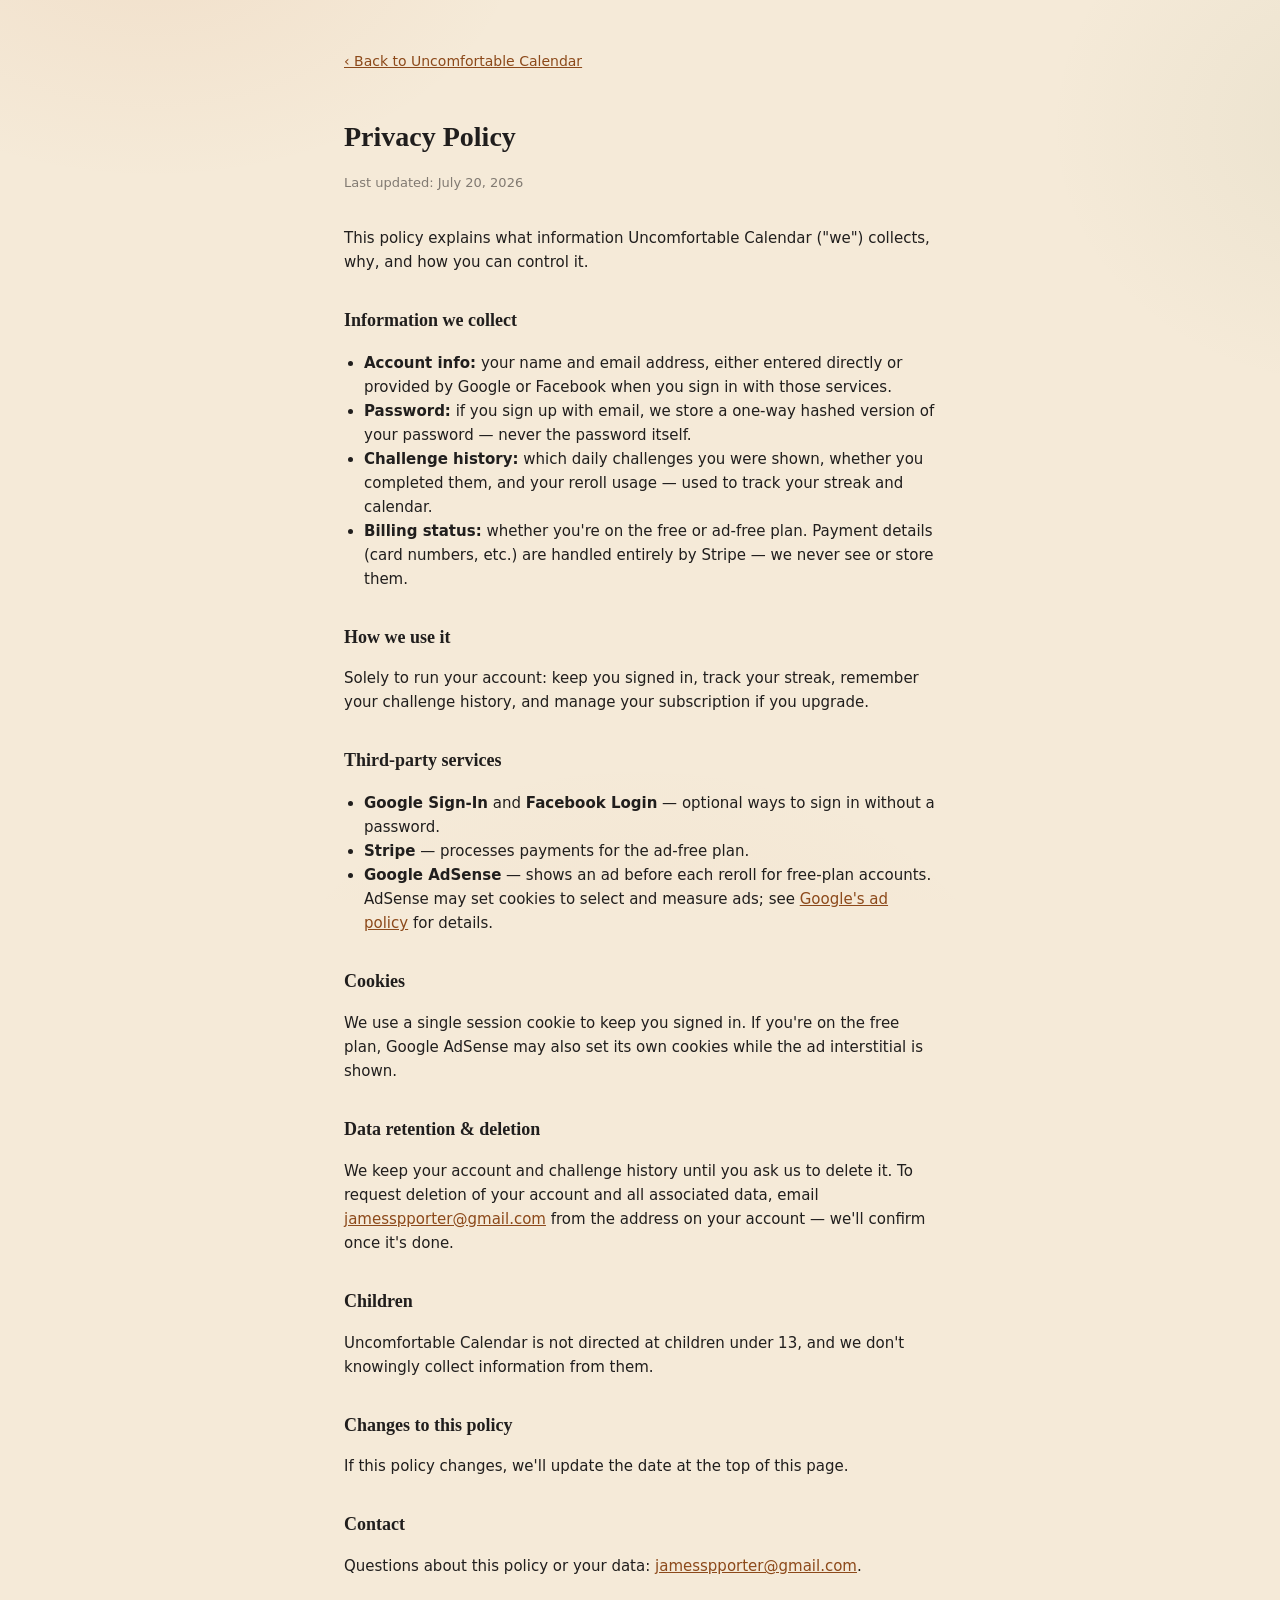
==== privacy.html @ cbdc23a0 "Add Facebook Login and a privacy policy page Mirrors the existing Google OAuth flow: /api/auth/faceb" ====
<!doctype html>
<html lang="en">
<head>
<meta charset="utf-8">
<meta name="viewport" content="width=device-width, initial-scale=1">
<meta name="theme-color" content="#f5ead8">
<title>Privacy Policy — Uncomfortable Calendar</title>
<link rel="stylesheet" href="styles.css">
<style>
  body { display: block; height: auto; min-height: 100%; }
  .legal-page {
    max-width: 640px;
    margin: 0 auto;
    padding: 48px 24px 64px;
    line-height: 1.6;
  }
  .legal-page a { color: var(--color-accent-700); }
  .legal-page h1 {
    font-family: var(--font-heading);
    font-size: 28px;
    margin-bottom: 4px;
  }
  .legal-page .updated {
    font-size: 13px;
    color: color-mix(in srgb, var(--color-text) 55%, transparent);
    margin-bottom: 32px;
  }
  .legal-page h2 {
    font-family: var(--font-heading);
    font-size: 18px;
    margin-top: 32px;
    margin-bottom: 8px;
  }
  .legal-page p, .legal-page li { font-size: 15px; }
  .legal-page ul { padding-left: 20px; }
  .legal-page .back-link { display: inline-block; margin-bottom: 24px; font-size: 14px; }
</style>
</head>
<body>
<div class="legal-page">
  <a class="back-link" href="/">‹ Back to Uncomfortable Calendar</a>
  <h1>Privacy Policy</h1>
  <p class="updated">Last updated: July 20, 2026</p>

  <p>This policy explains what information Uncomfortable Calendar ("we") collects, why, and how you can control it.</p>

  <h2>Information we collect</h2>
  <ul>
    <li><strong>Account info:</strong> your name and email address, either entered directly or provided by Google or Facebook when you sign in with those services.</li>
    <li><strong>Password:</strong> if you sign up with email, we store a one-way hashed version of your password — never the password itself.</li>
    <li><strong>Challenge history:</strong> which daily challenges you were shown, whether you completed them, and your reroll usage — used to track your streak and calendar.</li>
    <li><strong>Billing status:</strong> whether you're on the free or ad-free plan. Payment details (card numbers, etc.) are handled entirely by Stripe — we never see or store them.</li>
  </ul>

  <h2>How we use it</h2>
  <p>Solely to run your account: keep you signed in, track your streak, remember your challenge history, and manage your subscription if you upgrade.</p>

  <h2>Third-party services</h2>
  <ul>
    <li><strong>Google Sign-In</strong> and <strong>Facebook Login</strong> — optional ways to sign in without a password.</li>
    <li><strong>Stripe</strong> — processes payments for the ad-free plan.</li>
    <li><strong>Google AdSense</strong> — shows an ad before each reroll for free-plan accounts. AdSense may set cookies to select and measure ads; see <a href="https://policies.google.com/technologies/ads" target="_blank" rel="noopener">Google's ad policy</a> for details.</li>
  </ul>

  <h2>Cookies</h2>
  <p>We use a single session cookie to keep you signed in. If you're on the free plan, Google AdSense may also set its own cookies while the ad interstitial is shown.</p>

  <h2>Data retention &amp; deletion</h2>
  <p>We keep your account and challenge history until you ask us to delete it. To request deletion of your account and all associated data, email <a href="mailto:jamesspporter@gmail.com">jamesspporter@gmail.com</a> from the address on your account — we'll confirm once it's done.</p>

  <h2>Children</h2>
  <p>Uncomfortable Calendar is not directed at children under 13, and we don't knowingly collect information from them.</p>

  <h2>Changes to this policy</h2>
  <p>If this policy changes, we'll update the date at the top of this page.</p>

  <h2>Contact</h2>
  <p>Questions about this policy or your data: <a href="mailto:jamesspporter@gmail.com">jamesspporter@gmail.com</a>.</p>
</div>
</body>
</html>
---- styles.css ----
:root {
  --color-bg: #f5ead8;
  --color-surface: #ebddc5;
  --color-text: #201e1d;
  --color-accent: #c67139;
  --color-accent-2: #7a8a5e;
  --color-divider: color-mix(in srgb, #201e1d 16%, transparent);

  --color-neutral-100: #f9f4ed;
  --color-neutral-200: #eee7db;
  --color-neutral-300: #dcd3c4;
  --color-neutral-700: #645c50;

  --color-accent-100: #fff2eb;
  --color-accent-200: #ffe1d0;
  --color-accent-300: #ffc6a5;
  --color-accent-700: #8c491a;
  --color-accent-800: #643312;

  --color-accent-2-100: #f0fae1;
  --color-accent-2-200: #e1eecc;
  --color-accent-2-300: #ccdbb2;
  --color-accent-2-600: #728157;
  --color-accent-2-700: #56633f;
  --color-accent-2-800: #3d472b;

  --font-heading: Georgia, "Noto Serif", serif;
  --font-body: system-ui, -apple-system, "Segoe UI", sans-serif;

  --radius-md: 16px;
  --radius-lg: 28px;

  --shadow-sm: 0 1px 2px color-mix(in srgb, #2e2b25 14%, transparent);
  --shadow-md: 0 3px 10px color-mix(in srgb, #2e2b25 16%, transparent);
  --shadow-lg: 0 12px 32px color-mix(in srgb, #2e2b25 22%, transparent);
}

* , *::before, *::after { box-sizing: border-box; }

html, body {
  margin: 0;
  height: 100%;
  color: var(--color-text);
  font-family: var(--font-body);
}

body {
  background:
    radial-gradient(ellipse 620px 420px at 12% -8%, color-mix(in srgb, var(--color-accent) 9%, transparent) 0%, transparent 60%),
    radial-gradient(ellipse 560px 480px at 106% 14%, color-mix(in srgb, var(--color-accent-2) 8%, transparent) 0%, transparent 55%),
    radial-gradient(ellipse 700px 500px at 50% 115%, color-mix(in srgb, var(--color-accent) 5%, transparent) 0%, transparent 55%),
    var(--color-bg);
  background-attachment: fixed;
}

button { font: inherit; color: inherit; }

button:not(:disabled) { cursor: pointer; }

.app-shell {
  max-width: 460px;
  min-height: 100vh;
  margin: 0 auto;
  display: flex;
  flex-direction: column;
  position: relative;
}

.screen {
  flex: 1;
  display: flex;
  flex-direction: column;
  overflow-y: auto;
  padding: max(18px, env(safe-area-inset-top)) 24px 0;
}
.screen[hidden] { display: none; }

/* ---------- home screen ---------- */

.home-header {
  display: flex;
  align-items: baseline;
  justify-content: space-between;
  margin-top: 6px;
}

.brand-line1, .brand-line2 {
  font-family: var(--font-heading);
  font-weight: 700;
  font-size: 26px;
  line-height: 1.1;
}
.brand-line2 { color: var(--color-accent); }

.streak-box { text-align: right; }
.streak-num-row {
  display: flex;
  align-items: center;
  justify-content: flex-end;
  gap: 4px;
}
@keyframes uc-flame-flicker {
  0%, 100% { transform: scale(1) rotate(0deg); }
  50% { transform: scale(1.08) rotate(-2deg); }
}
.streak-flame {
  fill: var(--color-accent);
  opacity: 0;
  transform: scale(0.7);
  transition: opacity 0.3s ease, transform 0.3s ease;
}
.streak-flame.is-lit {
  opacity: 1;
  transform: scale(1);
  animation: uc-flame-flicker 2.4s ease-in-out infinite;
}
.streak-num {
  font-family: var(--font-heading);
  font-weight: 700;
  font-size: 46px;
  line-height: 1;
  color: var(--color-accent-700);
  transition: transform 0.25s cubic-bezier(0.34, 1.56, 0.64, 1);
}
.streak-num.is-pop { animation: uc-pop 0.4s cubic-bezier(0.34, 1.56, 0.64, 1); }
.streak-label {
  display: inline-block;
  margin-top: 3px;
  padding: 2px 9px;
  border-radius: 999px;
  background: color-mix(in srgb, var(--color-text) 6%, transparent);
  font-size: 11px;
  letter-spacing: 0.06em;
  text-transform: uppercase;
  color: color-mix(in srgb, var(--color-text) 55%, transparent);
}

.coach-line {
  margin: 18px 0 0;
  font-size: 14px;
  color: color-mix(in srgb, var(--color-text) 70%, transparent);
}

.wheel-stage {
  flex: 1;
  display: flex;
  flex-direction: column;
  align-items: center;
  justify-content: center;
  gap: 22px;
  padding: 10px 0 28px;
}

.wheel-wrap {
  position: relative;
  width: 280px;
  height: 280px;
}
.wheel-wrap::after {
  content: '';
  position: absolute;
  inset: 0;
  border-radius: 50%;
  background: radial-gradient(circle at 32% 24%, rgba(255, 255, 255, 0.4) 0%, rgba(255, 255, 255, 0) 42%);
  z-index: 3;
  pointer-events: none;
}

.wheel-pointer {
  position: absolute;
  top: -4px;
  left: 50%;
  transform: translateX(-50%);
  width: 0;
  height: 0;
  border-left: 11px solid transparent;
  border-right: 11px solid transparent;
  border-top: 16px solid var(--color-accent-700);
  z-index: 5;
  filter: drop-shadow(0 2px 3px rgba(0, 0, 0, 0.15));
}

.wheel {
  position: absolute;
  inset: 0;
  border-radius: 50%;
  box-shadow: var(--shadow-lg);
  background: conic-gradient(
    var(--color-accent-200) 0deg 45deg,
    var(--color-accent-2-200) 45deg 90deg,
    var(--color-neutral-200) 90deg 135deg,
    var(--color-accent-300) 135deg 180deg,
    var(--color-accent-2-300) 180deg 225deg,
    var(--color-neutral-300) 225deg 270deg,
    var(--color-accent-100) 270deg 315deg,
    var(--color-accent-2-100) 315deg 360deg
  );
  transition: transform 3.2s cubic-bezier(0.17, 0.85, 0.28, 1);
  transform: rotate(0deg);
}

.wheel-label {
  position: absolute;
  top: 50%;
  left: 50%;
  width: 120px;
  margin-left: -60px;
  text-align: center;
  font-size: 11px;
  font-weight: 600;
  color: var(--color-accent-800);
  transform-origin: top center;
}

.wheel-hub {
  position: absolute;
  top: 50%;
  left: 50%;
  width: 64px;
  height: 64px;
  margin: -32px;
  border-radius: 50%;
  background: var(--color-bg);
  box-shadow:
    var(--shadow-sm),
    inset 0 2px 4px color-mix(in srgb, #2e2b25 12%, transparent),
    inset 0 -1px 1px rgba(255, 255, 255, 0.6);
  z-index: 4;
}

.pill {
  font-family: var(--font-heading);
  font-weight: 400;
  font-size: 14px;
  cursor: pointer;
  border: 1px solid transparent;
  border-radius: 999px;
  padding: 13px 20px;
  text-align: center;
  transition: transform 0.15s ease, box-shadow 0.15s ease, background-color 0.15s ease, border-color 0.15s ease, opacity 0.15s ease;
}
.pill:disabled { cursor: not-allowed; }
.pill:not(:disabled):hover { transform: translateY(-1px); }
.pill:not(:disabled):active { transform: translateY(0) scale(0.98); }

.pill-outline:not(:disabled):hover {
  background: color-mix(in srgb, var(--color-text) 5%, transparent);
  border-color: color-mix(in srgb, var(--color-text) 28%, transparent);
}

@keyframes uc-invite-glow {
  0%, 100% { box-shadow: var(--shadow-md), 0 0 0 0 color-mix(in srgb, var(--color-accent) 35%, transparent); }
  50% { box-shadow: 0 4px 16px color-mix(in srgb, var(--color-accent) 45%, transparent), 0 0 0 7px color-mix(in srgb, var(--color-accent) 0%, transparent); }
}

.spin-btn {
  background: var(--color-accent);
  color: var(--color-bg);
  border: none;
  width: 220px;
  box-shadow: var(--shadow-md);
  animation: uc-invite-glow 2.8s ease-in-out infinite;
}
.spin-btn:hover:not(:disabled) { transform: translateY(-2px); }
.spin-btn:disabled { opacity: 0.7; animation: none; }

/* ---------- result card ---------- */

@keyframes uc-pop {
  0% { transform: scale(0.85); opacity: 0; }
  100% { transform: scale(1); opacity: 1; }
}
@keyframes uc-check-in {
  0% { transform: scale(0); opacity: 0; }
  60% { transform: scale(1.15); }
  100% { transform: scale(1); opacity: 1; }
}

.result-card {
  width: 100%;
  max-width: 320px;
  background: var(--color-surface);
  border-radius: calc(var(--radius-lg) * 1.15);
  box-shadow: var(--shadow-md);
  padding: 26px 22px;
  display: flex;
  flex-direction: column;
  gap: 14px;
  animation: uc-pop 0.35s ease-out;
}
.card-kicker {
  align-self: flex-start;
  padding: 3px 10px;
  border-radius: 999px;
  background: color-mix(in srgb, var(--color-accent) 12%, transparent);
  font-size: 10px;
  letter-spacing: 0.1em;
  text-transform: uppercase;
  color: var(--color-accent-700);
}
.card-title {
  font-family: var(--font-heading);
  font-weight: 700;
  font-size: 22px;
  line-height: 1.2;
}
.card-desc { font-size: 14px; opacity: 0.85; line-height: 1.5; }

.card-actions { display: flex; gap: 10px; margin-top: 6px; }
.card-actions .pill { flex: 1; }
.pill-accept { background: var(--color-accent); color: var(--color-bg); }
.pill-reroll { border: 1px solid var(--color-divider); background: transparent; }
.pill-reroll:disabled { opacity: 0.45; }

.stage-block { display: flex; flex-direction: column; gap: 10px; margin-top: 6px; }
.stage-progress-label {
  align-self: flex-start;
  padding: 3px 10px;
  border-radius: 999px;
  background: color-mix(in srgb, var(--color-accent) 12%, transparent);
  font-size: 12px;
  color: var(--color-accent-700);
  font-weight: 600;
}
.pill-complete { background: var(--color-accent-2-600); color: var(--color-bg); width: 100%; }
.pill-fail { border: 1px solid var(--color-divider); background: transparent; width: 100%; }

.done-block { display: flex; flex-direction: column; gap: 12px; margin-top: 4px; align-items: flex-start; }
.done-row { display: flex; align-items: center; gap: 8px; }
.done-row svg { animation: uc-check-in 0.4s ease-out; }
.done-label { font-size: 14px; font-weight: 600; }
.failed-label { font-size: 14px; font-weight: 600; color: var(--color-neutral-700); }
.done-actions, .failed-actions { display: flex; gap: 10px; }
.next-spin-lock {
  display: flex;
  align-items: center;
  gap: 8px;
  margin-top: 2px;
  padding: 10px 14px;
  border-radius: var(--radius-md);
  background: color-mix(in srgb, var(--color-text) 6%, transparent);
  color: color-mix(in srgb, var(--color-text) 70%, transparent);
  font-size: 13px;
}
.next-spin-lock strong {
  font-variant-numeric: tabular-nums;
  color: var(--color-text);
}
.pill-outline {
  border: 1px solid var(--color-divider);
  background: transparent;
  padding: 9px 16px;
  font-size: 13px;
}

.card-error {
  font-size: 12.5px;
  color: #a03e2b;
  background: color-mix(in srgb, #a03e2b 10%, transparent);
  border-radius: var(--radius-md);
  padding: 8px 12px;
}

/* ---------- calendar screen ---------- */

.cal-title {
  font-family: var(--font-heading);
  font-weight: 700;
  font-size: 24px;
  margin: 6px 0 0;
}

.stat-row { display: flex; gap: 12px; margin-top: 16px; }
.stat-tile {
  flex: 1;
  background: var(--color-surface);
  border-radius: var(--radius-md);
  padding: 14px;
  text-align: center;
  box-shadow: var(--shadow-sm);
}
.stat-icon { margin-bottom: 2px; }
.stat-icon.accent { fill: var(--color-accent-700); }
.stat-icon.accent2 { color: var(--color-accent-2-700); }
.stat-num { font-family: var(--font-heading); font-weight: 700; font-size: 26px; }
.stat-num.accent { color: var(--color-accent-700); }
.stat-num.accent2 { color: var(--color-accent-2-700); }
.stat-label {
  display: inline-block;
  margin-top: 4px;
  padding: 2px 9px;
  border-radius: 999px;
  background: color-mix(in srgb, var(--color-text) 6%, transparent);
  font-size: 11px;
  text-transform: uppercase;
  letter-spacing: 0.05em;
  color: color-mix(in srgb, var(--color-text) 55%, transparent);
}

.cal-nav {
  display: flex;
  align-items: center;
  justify-content: space-between;
  margin-top: 22px;
}
.nav-btn {
  width: 32px;
  height: 32px;
  border-radius: 50%;
  border: 1px solid var(--color-divider);
  background: transparent;
  display: flex;
  align-items: center;
  justify-content: center;
  cursor: pointer;
  transition: background-color 0.15s ease, border-color 0.15s ease, transform 0.15s ease;
}
.nav-btn:hover { background: color-mix(in srgb, var(--color-text) 6%, transparent); border-color: color-mix(in srgb, var(--color-text) 28%, transparent); }
.nav-btn:active { transform: scale(0.92); }
.month-label { font-family: var(--font-heading); font-weight: 700; font-size: 16px; }

.weekday-row, .cal-grid {
  display: grid;
  grid-template-columns: repeat(7, 1fr);
  gap: 6px;
}
.weekday-row {
  margin-top: 14px;
  font-size: 11px;
  color: color-mix(in srgb, var(--color-text) 50%, transparent);
}
.weekday-cell {
  aspect-ratio: 1;
  display: flex;
  align-items: center;
  justify-content: center;
  width: 22px;
  height: 22px;
  margin: 0 auto;
  border-radius: 999px;
  background: color-mix(in srgb, var(--color-text) 4%, transparent);
}
.cal-grid { margin-top: 8px; padding-bottom: 24px; }
.cal-cell {
  aspect-ratio: 1;
  display: flex;
  align-items: center;
  justify-content: center;
  border-radius: 999px;
  font-size: 12px;
  transition: box-shadow 0.15s ease, transform 0.1s ease;
}
.cal-cell.has-day { background: color-mix(in srgb, var(--color-text) 6%, transparent); }
.cal-cell.future.has-day { background: color-mix(in srgb, var(--color-text) 3%, transparent); }
.cal-cell.completed { background: var(--color-accent-2-600); color: var(--color-bg); }
.cal-cell.failed { background: var(--color-neutral-300); color: var(--color-neutral-700); }
.cal-cell.future { color: color-mix(in srgb, var(--color-text) 35%, transparent); }
.cal-cell.today-outline { border: 1.5px solid var(--color-accent); }
.cal-cell.clickable { cursor: pointer; }
.cal-cell.clickable:hover { box-shadow: inset 0 0 0 1.5px var(--color-accent); }

/* ---------- day detail modal ---------- */

@keyframes uc-fade-in { from { opacity: 0; } to { opacity: 1; } }

.day-modal-backdrop {
  position: fixed;
  inset: 0;
  z-index: 100;
  display: flex;
  align-items: center;
  justify-content: center;
  padding: 24px;
  background: color-mix(in srgb, #2e2b25 50%, transparent);
  animation: uc-fade-in 0.18s ease-out;
}
.day-modal {
  width: 100%;
  max-width: 340px;
  background: var(--color-surface);
  border-radius: calc(var(--radius-lg) * 1.15);
  box-shadow: var(--shadow-lg);
  padding: 26px 22px;
  display: flex;
  flex-direction: column;
  gap: 14px;
  animation: uc-pop 0.25s ease-out;
}
.day-modal-date {
  align-self: flex-start;
  padding: 3px 10px;
  border-radius: 999px;
  background: color-mix(in srgb, var(--color-text) 6%, transparent);
  font-size: 11px;
  letter-spacing: 0.08em;
  text-transform: uppercase;
  color: color-mix(in srgb, var(--color-text) 55%, transparent);
}
.day-modal-empty { font-size: 14px; opacity: 0.85; line-height: 1.5; }
.day-modal-close { align-self: flex-start; margin-top: 4px; }

/* ---------- plan / billing ---------- */

.plan-row { display: flex; }
.plan-badge {
  align-self: flex-start;
  padding: 4px 12px;
  border-radius: 999px;
  font-size: 12px;
  font-weight: 600;
  background: color-mix(in srgb, var(--color-text) 8%, transparent);
  color: color-mix(in srgb, var(--color-text) 65%, transparent);
}
.plan-badge-premium {
  background: color-mix(in srgb, var(--color-accent-2) 18%, transparent);
  color: var(--color-accent-2-700);
}

/* ---------- ad interstitial ---------- */

.ad-modal { gap: 16px; }
.ad-modal-label {
  align-self: flex-start;
  padding: 3px 10px;
  border-radius: 999px;
  background: color-mix(in srgb, var(--color-text) 10%, transparent);
  font-size: 10px;
  letter-spacing: 0.1em;
  text-transform: uppercase;
  color: color-mix(in srgb, var(--color-text) 60%, transparent);
}
.ad-modal-content {
  display: flex;
  align-items: center;
  justify-content: center;
  min-height: 250px;
  padding: 8px;
  border-radius: var(--radius-md);
  background: color-mix(in srgb, var(--color-text) 4%, transparent);
  overflow: hidden;
}
.ad-modal-note {
  font-size: 11px;
  font-style: italic;
  color: color-mix(in srgb, var(--color-text) 50%, transparent);
}
.ad-modal-continue { width: 100%; }
.ad-modal-continue:disabled { opacity: 0.55; }

/* ---------- tab bar ---------- */

.tab-bar {
  display: flex;
  border-top: 1px solid var(--color-divider);
  padding: 10px 24px max(26px, env(safe-area-inset-bottom));
  background: var(--color-bg);
}
.tab-bar[hidden] { display: none; }
.tab-btn {
  flex: 1;
  display: flex;
  flex-direction: column;
  align-items: center;
  gap: 3px;
  background: transparent;
  border: none;
  border-radius: 14px;
  padding: 5px 4px;
  margin: -5px -4px;
  cursor: pointer;
  font-size: 11px;
  font-family: var(--font-body);
  color: color-mix(in srgb, var(--color-text) 55%, transparent);
  transition: background-color 0.18s ease, color 0.18s ease;
}
.tab-btn .fill-part { fill: none; stroke: color-mix(in srgb, var(--color-text) 55%, transparent); transition: fill 0.18s ease, stroke 0.18s ease; }
.tab-btn .stroke-part { stroke: color-mix(in srgb, var(--color-text) 55%, transparent); transition: stroke 0.18s ease; }
.tab-btn.active { color: var(--color-accent-700); background: color-mix(in srgb, var(--color-accent) 10%, transparent); }
.tab-btn.active .fill-part { fill: var(--color-accent-200); stroke: var(--color-accent-700); }
.tab-btn.active .stroke-part { stroke: var(--color-accent-700); }

/* ---------- account bar ---------- */

.account-bar {
  display: flex;
  align-items: center;
  justify-content: space-between;
  gap: 10px;
  padding: 10px 24px 0;
}
.account-bar[hidden] { display: none; }
.account-chip {
  display: flex;
  align-items: center;
  gap: 8px;
  background: transparent;
  border: none;
  border-radius: 999px;
  cursor: pointer;
  padding: 4px 10px 4px 4px;
  margin-left: -4px;
  min-width: 0;
  transition: background-color 0.15s ease;
}
.account-chip:hover { background: color-mix(in srgb, var(--color-text) 6%, transparent); }
.account-chip[hidden], .account-signout[hidden], .guest-signin-btn[hidden] { display: none; }
.account-avatar {
  width: 28px;
  height: 28px;
  flex-shrink: 0;
  border-radius: 50%;
  background: var(--color-accent-200);
  color: var(--color-accent-800);
  display: flex;
  align-items: center;
  justify-content: center;
  font-family: var(--font-heading);
  font-weight: 700;
  font-size: 12px;
}
.account-greeting {
  font-size: 13px;
  color: color-mix(in srgb, var(--color-text) 75%, transparent);
  overflow: hidden;
  text-overflow: ellipsis;
  white-space: nowrap;
}
.account-signout {
  flex-shrink: 0;
  background: transparent;
  border: none;
  cursor: pointer;
  font-size: 12px;
  color: color-mix(in srgb, var(--color-text) 55%, transparent);
  text-decoration: underline;
  text-underline-offset: 2px;
  padding: 4px;
}
.guest-signin-btn {
  flex-shrink: 0;
  margin-left: auto;
  padding: 7px 16px;
  font-size: 12.5px;
}

/* ---------- welcome gate ---------- */

.welcome-gate {
  align-items: center;
  text-align: center;
  gap: 10px;
  padding-top: 30px;
}
.welcome-gate .brand-mark { margin-bottom: 2px; }
.welcome-gate .brand-line1, .welcome-gate .brand-line2 {
  font-family: var(--font-heading);
  font-weight: 700;
  font-size: 24px;
  line-height: 1.15;
}
.welcome-gate .brand-line2 { color: var(--color-accent); margin-bottom: 6px; }
.welcome-gate .card-desc { text-align: center; margin-bottom: 4px; }
.welcome-gate .pill { width: 100%; }

/* ---------- auth screen ---------- */

.auth-screen { align-items: center; padding-top: max(48px, env(safe-area-inset-top)); }

.auth-brand { text-align: center; margin-bottom: 22px; }
.brand-mark {
  display: block;
  margin: 0 auto 12px;
  filter: drop-shadow(0 3px 8px color-mix(in srgb, #2e2b25 18%, transparent));
}
.auth-brand .brand-line1, .auth-brand .brand-line2 {
  font-family: var(--font-heading);
  font-weight: 700;
  font-size: 26px;
  line-height: 1.1;
}
.auth-brand .brand-line2 { color: var(--color-accent); }

.auth-card {
  width: 100%;
  max-width: 340px;
  display: flex;
  flex-direction: column;
  gap: 14px;
  padding-bottom: 32px;
}
.auth-title {
  font-family: var(--font-heading);
  font-weight: 700;
  font-size: 22px;
  margin: 0;
  text-align: center;
}
.auth-subtitle {
  margin: 0;
  font-size: 13px;
  text-align: center;
  color: color-mix(in srgb, var(--color-text) 65%, transparent);
}

.social-col { display: flex; flex-direction: column; gap: 10px; margin-top: 6px; }
.social-btn {
  display: flex;
  align-items: center;
  justify-content: center;
  gap: 10px;
  width: 100%;
  padding: 11px 16px;
  border-radius: 999px;
  border: 1px solid var(--color-divider);
  background: var(--color-bg);
  cursor: pointer;
  font-size: 14px;
  font-weight: 500;
}
.social-btn:hover { background: color-mix(in srgb, var(--color-text) 5%, transparent); }
.social-btn.selected { border-color: var(--color-accent); background: var(--color-accent-100); }
.social-note {
  margin: 4px 2px 0;
  font-size: 11.5px;
  line-height: 1.5;
  color: color-mix(in srgb, var(--color-text) 55%, transparent);
}

.auth-divider {
  display: flex;
  align-items: center;
  gap: 10px;
  font-size: 11px;
  letter-spacing: 0.06em;
  text-transform: uppercase;
  color: color-mix(in srgb, var(--color-text) 45%, transparent);
}
.auth-divider::before, .auth-divider::after {
  content: '';
  flex: 1;
  height: 1px;
  background: var(--color-divider);
}

.auth-form { display: flex; flex-direction: column; gap: 12px; }
.auth-form .field label {
  display: block;
  font-size: 12px;
  margin-bottom: 5px;
  color: color-mix(in srgb, var(--color-text) 70%, transparent);
}
.auth-form .input {
  width: 100%;
  min-height: 42px;
  padding: 8px 16px;
  font: inherit;
  font-size: 14px;
  color: var(--color-text);
  background: var(--color-surface);
  border: 1px solid var(--color-divider);
  border-radius: 999px;
}
.auth-form .input:focus-visible { outline: 2px solid var(--color-accent); outline-offset: 1px; }
.auth-error {
  font-size: 12.5px;
  color: #a03e2b;
  background: color-mix(in srgb, #a03e2b 10%, transparent);
  border-radius: var(--radius-md);
  padding: 8px 12px;
}
.auth-submit { width: 100%; margin-top: 2px; }
.link-btn {
  background: none;
  border: none;
  cursor: pointer;
  color: var(--color-accent-700);
  font-weight: 600;
  font-size: inherit;
  padding: 0;
}
.auth-cancel-provider { text-align: center; font-size: 12.5px; margin-top: -2px; }
.auth-switch {
  text-align: center;
  font-size: 13px;
  margin: 4px 0 0;
  color: color-mix(in srgb, var(--color-text) 65%, transparent);
}
.auth-switch .link-btn { margin-left: 4px; }
.auth-footnote {
  text-align: center;
  font-size: 12px;
  margin: 10px 0 0;
}
.auth-footnote a {
  color: color-mix(in srgb, var(--color-text) 55%, transparent);
  text-decoration: underline;
  text-underline-offset: 2px;
}
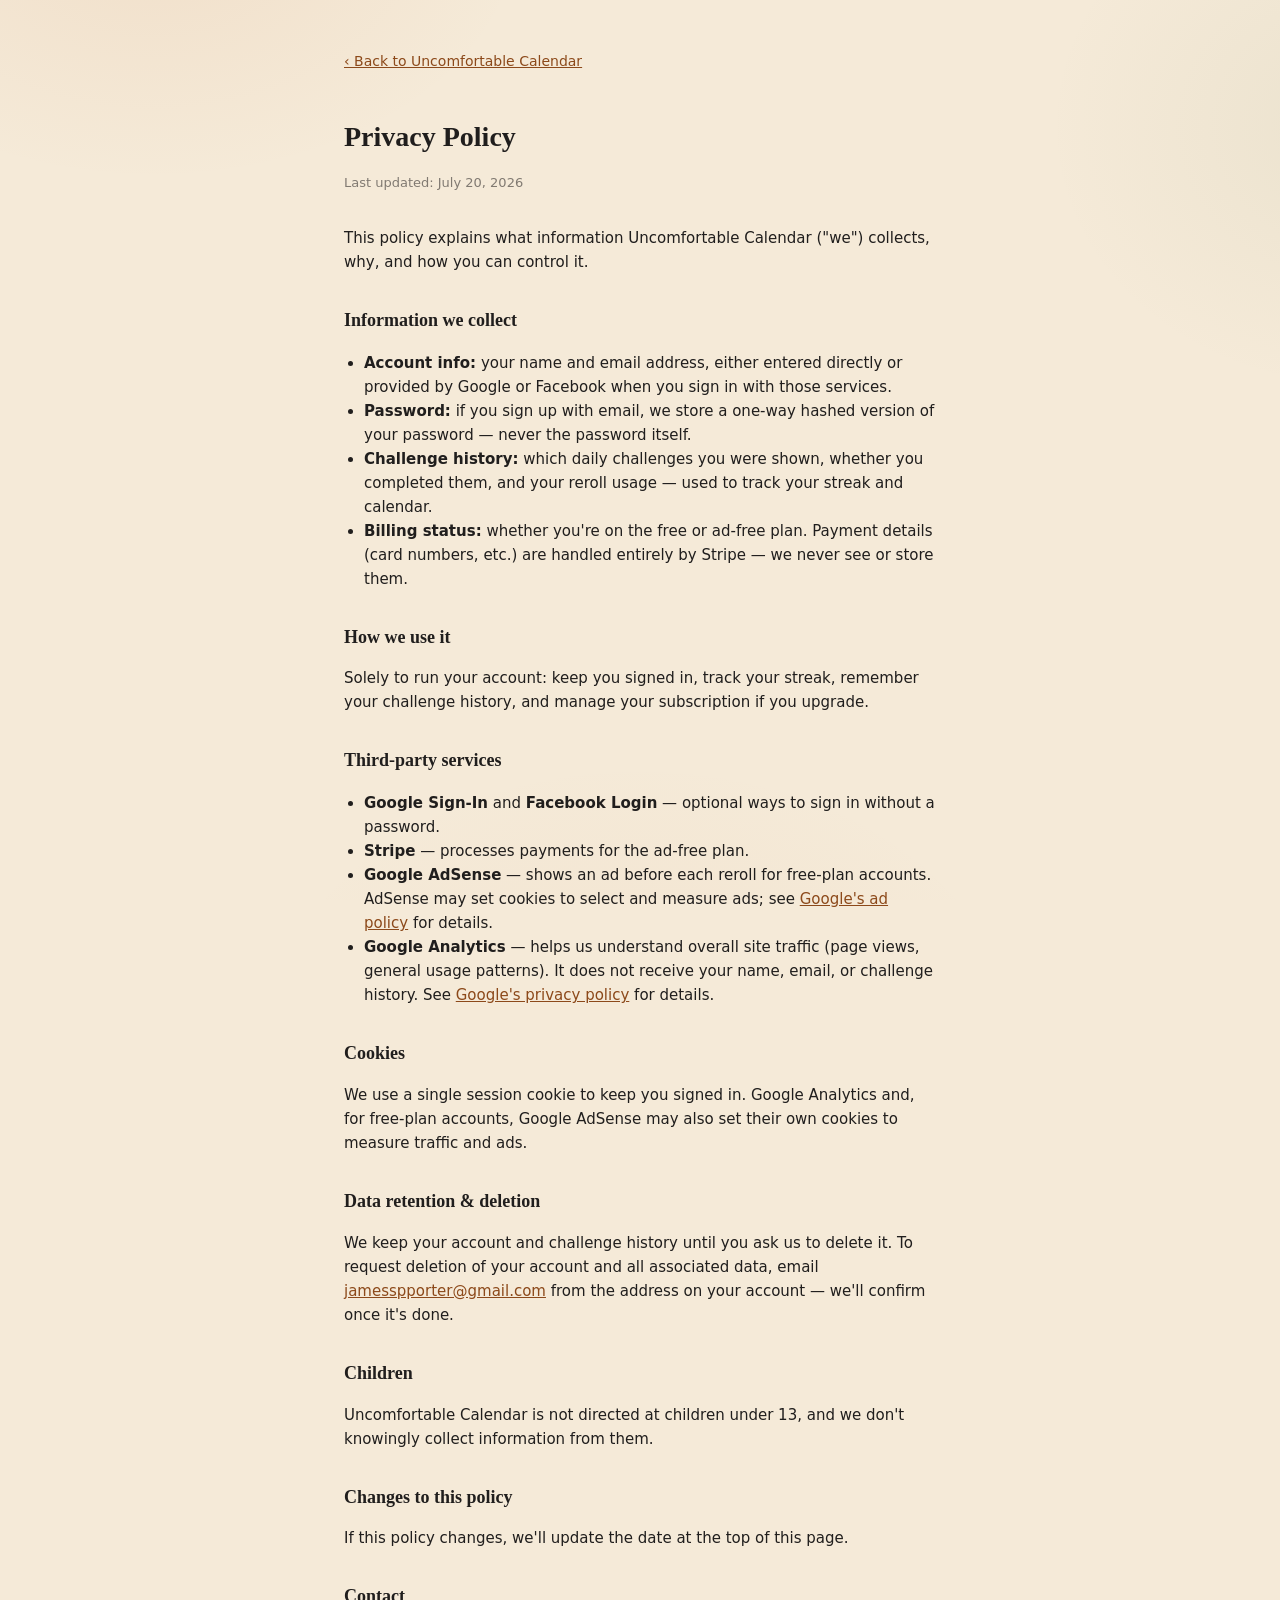
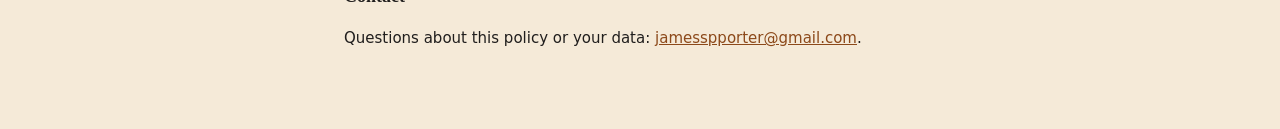
==== commit f40e23c7: "Add Google Analytics 4 Adds the gtag.js snippet to both pages (index.html and privacy.html, since GA" ====
--- a/privacy.html
+++ b/privacy.html
@@ -6,6 +6,15 @@
 <meta name="theme-color" content="#f5ead8">
 <title>Privacy Policy — Uncomfortable Calendar</title>
 <link rel="stylesheet" href="styles.css">
+<!-- Google tag (gtag.js) -->
+<script async src="https://www.googletagmanager.com/gtag/js?id=G-2NY62NYQ8T"></script>
+<script>
+  window.dataLayer = window.dataLayer || [];
+  function gtag(){dataLayer.push(arguments);}
+  gtag('js', new Date());
+
+  gtag('config', 'G-2NY62NYQ8T');
+</script>
 <style>
   body { display: block; height: auto; min-height: 100%; }
   .legal-page {
@@ -60,10 +69,11 @@
     <li><strong>Google Sign-In</strong> and <strong>Facebook Login</strong> — optional ways to sign in without a password.</li>
     <li><strong>Stripe</strong> — processes payments for the ad-free plan.</li>
     <li><strong>Google AdSense</strong> — shows an ad before each reroll for free-plan accounts. AdSense may set cookies to select and measure ads; see <a href="https://policies.google.com/technologies/ads" target="_blank" rel="noopener">Google's ad policy</a> for details.</li>
+    <li><strong>Google Analytics</strong> — helps us understand overall site traffic (page views, general usage patterns). It does not receive your name, email, or challenge history. See <a href="https://policies.google.com/privacy" target="_blank" rel="noopener">Google's privacy policy</a> for details.</li>
   </ul>
 
   <h2>Cookies</h2>
-  <p>We use a single session cookie to keep you signed in. If you're on the free plan, Google AdSense may also set its own cookies while the ad interstitial is shown.</p>
+  <p>We use a single session cookie to keep you signed in. Google Analytics and, for free-plan accounts, Google AdSense may also set their own cookies to measure traffic and ads.</p>
 
   <h2>Data retention &amp; deletion</h2>
   <p>We keep your account and challenge history until you ask us to delete it. To request deletion of your account and all associated data, email <a href="mailto:jamesspporter@gmail.com">jamesspporter@gmail.com</a> from the address on your account — we'll confirm once it's done.</p>
